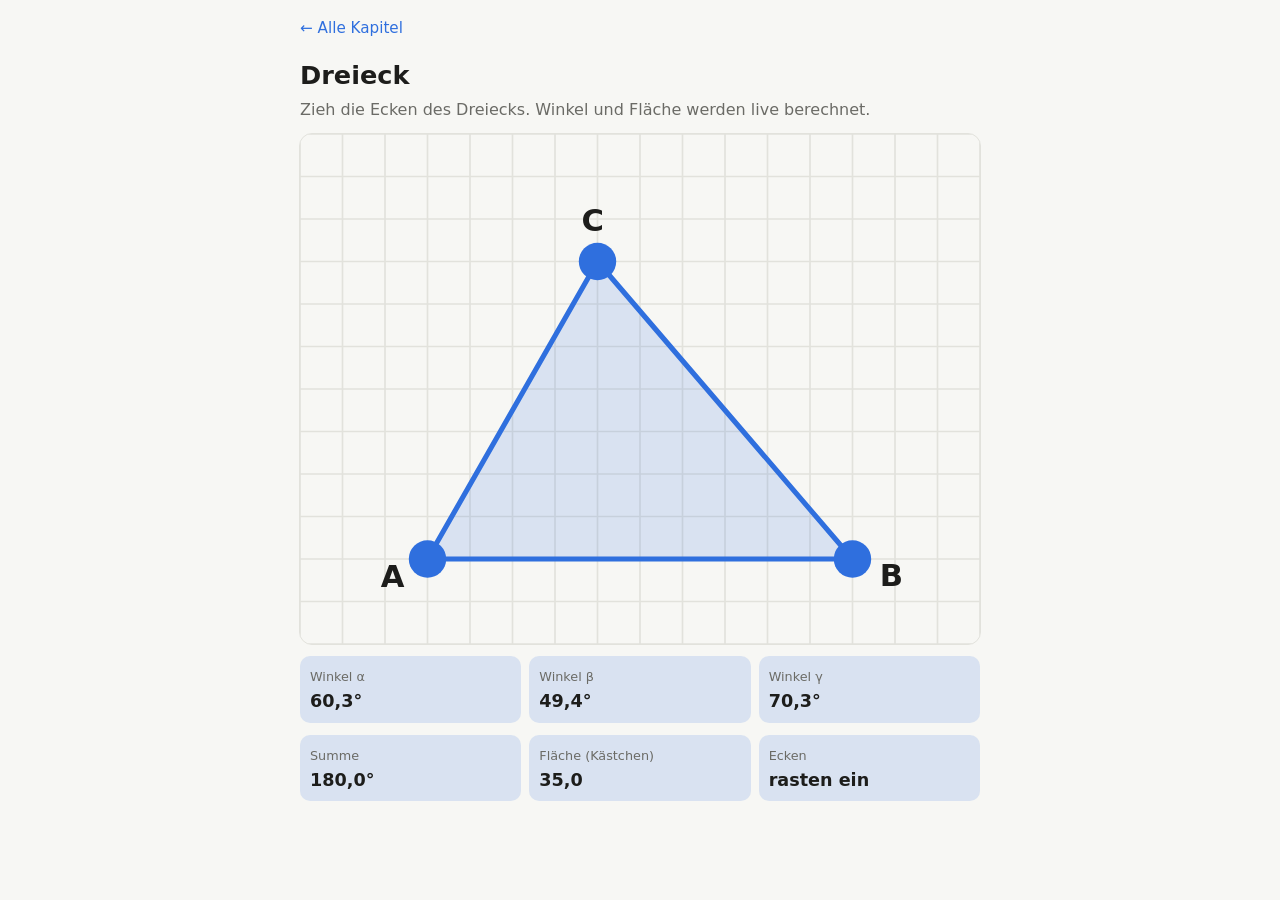
==== dreieck.html @ 01ec550a "Kapitelübersicht und Kapitel Potenzen und Wurzeln Co-Authored-By: Claude Opus 5.5 <noreply@anthropic" ====
<!doctype html>
<html lang="de">
<head>
  <meta charset="utf-8">
  <meta name="viewport" content="width=device-width, initial-scale=1">
  <title>Dreieck – Geo</title>
  <link rel="stylesheet" href="style.css">
  <style>
    .grid line { stroke: var(--grid); stroke-width: 1; }
    .tri { fill: var(--fill); stroke: var(--accent); stroke-width: 3; stroke-linejoin: round; }
    .pt { fill: var(--accent); cursor: grab; }
    .label { fill: var(--fg); font-size: 18px; font-weight: 600; }
  </style>
</head>
<body>
<main>
  <a class="back" href="./">← Alle Kapitel</a>
  <h1>Dreieck</h1>
  <p class="lead">Zieh die Ecken des Dreiecks. Winkel und Fläche werden live berechnet.</p>

  <svg id="board" class="board" viewBox="0 0 400 300" aria-label="Dreieck mit verschiebbaren Ecken">
    <g class="grid" id="grid"></g>
    <polygon class="tri" id="tri"></polygon>
    <g id="labels"></g>
    <g id="points"></g>
  </svg>

  <div class="stats">
    <div class="stat"><span>Winkel α</span><b id="a">–</b></div>
    <div class="stat"><span>Winkel β</span><b id="b">–</b></div>
    <div class="stat"><span>Winkel γ</span><b id="c">–</b></div>
  </div>
  <div class="stats">
    <div class="stat"><span>Summe</span><b id="sum">–</b></div>
    <div class="stat"><span>Fläche (Kästchen)</span><b id="area">–</b></div>
    <div class="stat"><span>Ecken</span><b>rasten ein</b></div>
  </div>

  
</main>

<script>
  const NS = "http://www.w3.org/2000/svg";
  const svg = document.getElementById("board");
  const STEP = 25;
  const pts = [
    { x: 75, y: 250, name: "A" },
    { x: 325, y: 250, name: "B" },
    { x: 175, y: 75, name: "C" },
  ];

  // Raster
  const grid = document.getElementById("grid");
  for (let x = 0; x <= 400; x += STEP) grid.appendChild(line(x, 0, x, 300));
  for (let y = 0; y <= 300; y += STEP) grid.appendChild(line(0, y, 400, y));
  function line(x1, y1, x2, y2) {
    const l = document.createElementNS(NS, "line");
    Object.entries({ x1, y1, x2, y2 }).forEach(([k, v]) => l.setAttribute(k, v));
    return l;
  }

  const tri = document.getElementById("tri");
  const labels = document.getElementById("labels");
  const pointLayer = document.getElementById("points");
  const circles = pts.map((p, i) => {
    const c = document.createElementNS(NS, "circle");
    c.setAttribute("r", 11);
    c.classList.add("pt");
    c.addEventListener("pointerdown", (e) => startDrag(e, i));
    pointLayer.appendChild(c);
    const t = document.createElementNS(NS, "text");
    t.classList.add("label");
    t.textContent = p.name;
    labels.appendChild(t);
    return { c, t };
  });

  let dragging = -1;
  function toSvg(e) {
    const r = svg.getBoundingClientRect();
    return { x: (e.clientX - r.left) * 400 / r.width, y: (e.clientY - r.top) * 300 / r.height };
  }
  function startDrag(e, i) {
    dragging = i;
    svg.setPointerCapture(e.pointerId);
    e.preventDefault();
  }
  svg.addEventListener("pointermove", (e) => {
    if (dragging < 0) return;
    const p = toSvg(e);
    pts[dragging].x = Math.min(400, Math.max(0, Math.round(p.x / STEP) * STEP));
    pts[dragging].y = Math.min(300, Math.max(0, Math.round(p.y / STEP) * STEP));
    draw();
  });
  ["pointerup", "pointercancel"].forEach((ev) => svg.addEventListener(ev, () => (dragging = -1)));

  function angleAt(p, q, r) {
    const v1 = [q.x - p.x, q.y - p.y], v2 = [r.x - p.x, r.y - p.y];
    const d = Math.hypot(...v1) * Math.hypot(...v2);
    if (d === 0) return 0;
    const cos = Math.max(-1, Math.min(1, (v1[0] * v2[0] + v1[1] * v2[1]) / d));
    return Math.acos(cos) * 180 / Math.PI;
  }

  function draw() {
    tri.setAttribute("points", pts.map((p) => `${p.x},${p.y}`).join(" "));
    const cx = (pts[0].x + pts[1].x + pts[2].x) / 3;
    const cy = (pts[0].y + pts[1].y + pts[2].y) / 3;
    pts.forEach((p, i) => {
      circles[i].c.setAttribute("cx", p.x);
      circles[i].c.setAttribute("cy", p.y);
      const dx = p.x - cx, dy = p.y - cy, len = Math.hypot(dx, dy) || 1;
      circles[i].t.setAttribute("x", p.x + dx / len * 24 - 6);
      circles[i].t.setAttribute("y", p.y + dy / len * 24 + 6);
    });
    const [A, B, C] = pts;
    const a = angleAt(A, B, C), b = angleAt(B, C, A), c = angleAt(C, A, B);
    const fmt = (v) => v.toFixed(1).replace(".", ",") + "°";
    document.getElementById("a").textContent = fmt(a);
    document.getElementById("b").textContent = fmt(b);
    document.getElementById("c").textContent = fmt(c);
    document.getElementById("sum").textContent = fmt(a + b + c);
    const area = Math.abs((B.x - A.x) * (C.y - A.y) - (C.x - A.x) * (B.y - A.y)) / 2 / (STEP * STEP);
    document.getElementById("area").textContent = area.toFixed(1).replace(".", ",");
  }
  draw();
</script>
</body>
</html>
---- style.css ----
:root {
  --bg: #f7f7f4;
  --fg: #1d1d1b;
  --muted: #6b6b66;
  --accent: #2f6fde;
  --accent2: #d9772b;
  --ok: #2e8b57;
  --bad: #c0392b;
  --fill: rgba(47, 111, 222, 0.15);
  --fill2: rgba(217, 119, 43, 0.18);
  --card: #ffffff;
  --grid: #e2e2dc;
}
@media (prefers-color-scheme: dark) {
  :root {
    --bg: #161615;
    --fg: #ececea;
    --muted: #9a9a94;
    --accent: #6b9bff;
    --accent2: #f0a060;
    --ok: #5cc98a;
    --bad: #ff7b6b;
    --fill: rgba(107, 155, 255, 0.18);
    --fill2: rgba(240, 160, 96, 0.2);
    --card: #1f1f1d;
    --grid: #2a2a28;
  }
}
* { box-sizing: border-box; }
body {
  margin: 0;
  padding: 16px;
  background: var(--bg);
  color: var(--fg);
  font-family: system-ui, -apple-system, "Segoe UI", sans-serif;
  line-height: 1.5;
}
main { max-width: 680px; margin: 0 auto; }
h1 { font-size: 1.6rem; margin: 0.5rem 0 0.25rem; }
h2 { font-size: 1.2rem; margin: 0 0 0.25rem; }
p { margin: 0 0 0.75rem; }
.muted, .lead { color: var(--muted); }
a { color: var(--accent); }
.back { display: inline-block; margin-bottom: 0.5rem; text-decoration: none; font-size: 0.95rem; }

section.card, a.chapter {
  display: block;
  background: var(--card);
  border: 1px solid var(--grid);
  border-radius: 14px;
  padding: 14px 16px;
  margin: 14px 0;
}
a.chapter { text-decoration: none; color: var(--fg); }
a.chapter:active { transform: scale(0.99); }
a.chapter h2 { color: var(--accent); }
a.chapter .tag { font-size: 0.8rem; color: var(--muted); }

svg.board {
  width: 100%;
  height: auto;
  touch-action: none;
  border-radius: 12px;
  outline: 1px solid var(--grid);
  display: block;
}
.stats { display: grid; grid-template-columns: repeat(3, 1fr); gap: 8px; margin-top: 12px; }
.stat { background: var(--fill); border-radius: 10px; padding: 8px 10px; min-width: 0; }
.stat b { display: block; font-size: 1.1rem; color: var(--fg); overflow-wrap: anywhere; }
.stat span { font-size: 0.8rem; color: var(--muted); }

label.slider { display: block; margin: 10px 0; font-size: 0.95rem; }
label.slider input { width: 100%; height: 32px; accent-color: var(--accent); }
.big {
  font-size: 1.35rem;
  font-weight: 600;
  text-align: center;
  padding: 10px;
  background: var(--fill);
  border-radius: 10px;
  margin: 8px 0;
  overflow-wrap: anywhere;
}
.rule {
  background: var(--fill2);
  border-radius: 10px;
  padding: 8px 12px;
  margin: 8px 0;
}
.chips { display: flex; flex-wrap: wrap; gap: 6px; margin: 8px 0; }
.chips button, button.btn {
  font: inherit;
  border: 1px solid var(--accent);
  color: var(--accent);
  background: transparent;
  border-radius: 999px;
  padding: 6px 12px;
  cursor: pointer;
}
.chips button.on, button.btn.primary { background: var(--accent); color: var(--bg); }
input.answer {
  font: inherit;
  font-size: 1.1rem;
  width: 8em;
  padding: 6px 10px;
  border-radius: 8px;
  border: 1px solid var(--grid);
  background: var(--bg);
  color: var(--fg);
}
.ok { color: var(--ok); font-weight: 600; }
.bad { color: var(--bad); font-weight: 600; }
.f1 { color: var(--accent); font-weight: 700; }
.f2 { color: var(--accent2); font-weight: 700; }
sup { font-size: 0.7em; }
footer { margin-top: 1.5rem; font-size: 0.8rem; color: var(--muted); }
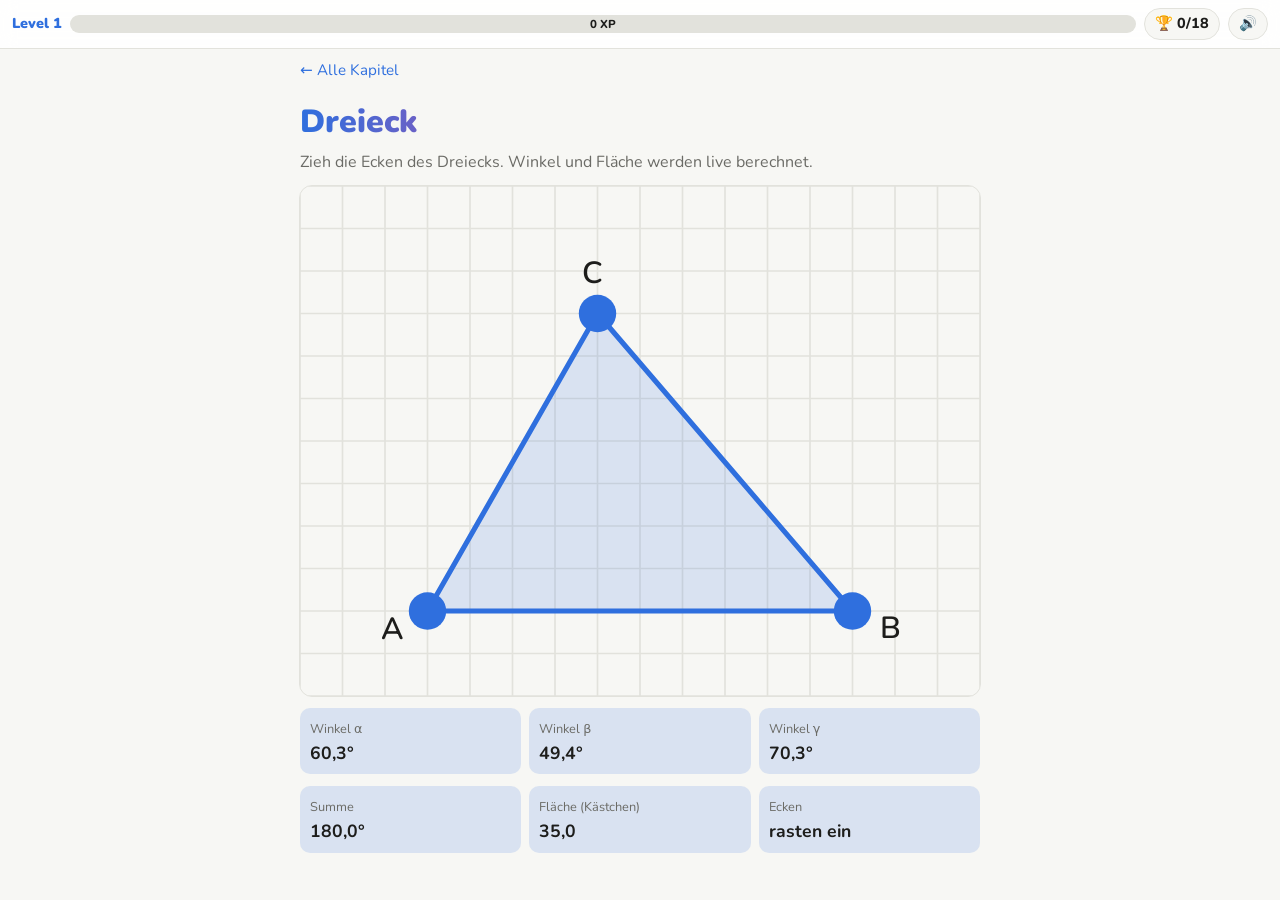
==== commit 7c660182: "Mehr Spielgefühl: Sounds, Konfetti, XP, Erfolge, Serien und Blitzrunde Co-Authored-By: Claude Opus 5" ====
--- a/dreieck.html
+++ b/dreieck.html
@@ -4,7 +4,10 @@
   <meta charset="utf-8">
   <meta name="viewport" content="width=device-width, initial-scale=1">
   <title>Dreieck – Geo</title>
+  <link rel="preconnect" href="https://fonts.googleapis.com">
+  <link rel="stylesheet" href="https://fonts.googleapis.com/css2?family=Nunito:wght@400;700;800;900&display=swap">
   <link rel="stylesheet" href="style.css">
+  <script src="juice.js"></script>
   <style>
     .grid line { stroke: var(--grid); stroke-width: 1; }
     .tri { fill: var(--fill); stroke: var(--accent); stroke-width: 3; stroke-linejoin: round; }
@@ -88,9 +91,12 @@
   svg.addEventListener("pointermove", (e) => {
     if (dragging < 0) return;
     const p = toSvg(e);
-    pts[dragging].x = Math.min(400, Math.max(0, Math.round(p.x / STEP) * STEP));
-    pts[dragging].y = Math.min(300, Math.max(0, Math.round(p.y / STEP) * STEP));
-    draw();
+    const nx = Math.min(400, Math.max(0, Math.round(p.x / STEP) * STEP));
+    const ny = Math.min(300, Math.max(0, Math.round(p.y / STEP) * STEP));
+    if (nx === pts[dragging].x && ny === pts[dragging].y) return;
+    pts[dragging].x = nx; pts[dragging].y = ny;
+    Juice.sfx.tick(ny / 300);
+    draw(true);
   });
   ["pointerup", "pointercancel"].forEach((ev) => svg.addEventListener(ev, () => (dragging = -1)));
 
@@ -102,7 +108,8 @@
     return Math.acos(cos) * 180 / Math.PI;
   }
 
-  function draw() {
+  let wasRight = false;
+  function draw(user) {
     tri.setAttribute("points", pts.map((p) => `${p.x},${p.y}`).join(" "));
     const cx = (pts[0].x + pts[1].x + pts[2].x) / 3;
     const cy = (pts[0].y + pts[1].y + pts[2].y) / 3;
@@ -122,6 +129,11 @@
     document.getElementById("sum").textContent = fmt(a + b + c);
     const area = Math.abs((B.x - A.x) * (C.y - A.y) - (C.x - A.x) * (B.y - A.y)) / 2 / (STEP * STEP);
     document.getElementById("area").textContent = area.toFixed(1).replace(".", ",");
+    if (user) {
+      const right = [a, b, c].some((w) => Math.abs(w - 90) < 0.05);
+      if (right && !wasRight) { Juice.sfx.good(); Juice.bump(document.querySelector(".stats")); Juice.toast("📐", "Rechter Winkel!", "Genau 90°"); Juice.achieve("rechter"); }
+      wasRight = right;
+    }
   }
   draw();
 </script>
--- a/style.css
+++ b/style.css
@@ -114,3 +114,74 @@
 .f2 { color: var(--accent2); font-weight: 700; }
 sup { font-size: 0.7em; }
 footer { margin-top: 1.5rem; font-size: 0.8rem; color: var(--muted); }
+
+/* ---------- Juice: frischer Look ---------- */
+body { font-family: "Nunito", system-ui, -apple-system, "Segoe UI", sans-serif; padding-top: 58px; }
+h1 {
+  font-size: 2rem; font-weight: 900;
+  background: linear-gradient(90deg, var(--accent), #e84393 55%, var(--accent2));
+  -webkit-background-clip: text; background-clip: text; color: transparent;
+}
+h2 { font-weight: 800; }
+section.card, a.chapter { box-shadow: 0 4px 18px rgba(0, 0, 0, 0.06); border-radius: 18px; }
+a.chapter { border-left: 6px solid var(--accent); }
+a.chapter:nth-of-type(2) { border-left-color: var(--accent2); }
+.big { border-radius: 14px; transition: background 0.3s; }
+.chips button, button.btn { font-weight: 700; transition: transform 0.08s; }
+.chips button:active, button.btn:active { transform: scale(0.93); }
+button.btn:disabled { opacity: 0.4; }
+label.slider input { height: 36px; }
+input[type=range] { accent-color: var(--accent); }
+
+/* Karten einblenden */
+.j-hide { opacity: 0; transform: translateY(24px); }
+.j-in { opacity: 1; transform: none; transition: opacity 0.5s, transform 0.5s cubic-bezier(.2,1.4,.4,1); }
+
+/* Animationen */
+@keyframes j-bump { 0% { transform: scale(1); } 35% { transform: scale(1.06); } 100% { transform: scale(1); } }
+@keyframes j-shake { 0%,100% { transform: translateX(0); } 20% { transform: translateX(-9px); } 40% { transform: translateX(8px); } 60% { transform: translateX(-6px); } 80% { transform: translateX(4px); } }
+@keyframes j-glow { 0% { box-shadow: 0 0 0 0 rgba(46,139,87,.7); } 100% { box-shadow: 0 0 0 18px rgba(46,139,87,0); } }
+@keyframes j-float { 0% { opacity: 0; transform: translate(-50%, 0) scale(.6); } 20% { opacity: 1; transform: translate(-50%, -20px) scale(1.15); } 100% { opacity: 0; transform: translate(-50%, -80px) scale(1); } }
+@keyframes j-flame { 0%,100% { transform: scale(1) rotate(-4deg); } 50% { transform: scale(1.15) rotate(4deg); } }
+.j-bump { animation: j-bump 0.25s ease-out; }
+.j-shake { animation: j-shake 0.4s; }
+.j-glow { animation: j-glow 0.7s; }
+.j-float { position: fixed; z-index: 60; pointer-events: none; font-weight: 900; font-size: 1.3rem; color: var(--accent2); animation: j-float 1.2s ease-out forwards; text-shadow: 0 2px 6px rgba(0,0,0,.15); }
+.j-float.xp { color: var(--ok); }
+.confetti { position: fixed; inset: 0; pointer-events: none; z-index: 70; }
+
+/* XP-Leiste */
+.j-bar {
+  position: fixed; top: 0; left: 0; right: 0; z-index: 50;
+  display: flex; align-items: center; gap: 8px; padding: 8px 12px;
+  background: color-mix(in srgb, var(--card) 88%, transparent);
+  backdrop-filter: blur(8px); -webkit-backdrop-filter: blur(8px);
+  border-bottom: 1px solid var(--grid);
+}
+.j-lvl { font-weight: 900; font-size: 0.9rem; white-space: nowrap; color: var(--accent); }
+.j-xpwrap { flex: 1; position: relative; height: 18px; background: var(--grid); border-radius: 999px; overflow: hidden; }
+.j-xpfill { position: absolute; inset: 0 auto 0 0; background: linear-gradient(90deg, var(--accent), #e84393); border-radius: 999px; transition: width 0.5s cubic-bezier(.2,1.4,.4,1); }
+.j-xptext { position: relative; display: block; text-align: center; font-size: 0.72rem; font-weight: 800; line-height: 18px; color: var(--fg); }
+.j-btn { font: inherit; font-weight: 800; font-size: 0.9rem; border: 1px solid var(--grid); background: var(--bg); color: var(--fg); border-radius: 999px; padding: 4px 10px; cursor: pointer; white-space: nowrap; }
+
+/* Pop-ups */
+.j-toasts { position: fixed; left: 50%; bottom: 16px; transform: translateX(-50%); z-index: 65; display: flex; flex-direction: column; gap: 8px; width: min(92vw, 420px); pointer-events: none; }
+.j-toast {
+  display: flex; gap: 10px; align-items: center; padding: 10px 14px; border-radius: 16px;
+  background: var(--card); color: var(--fg); border: 2px solid var(--accent2);
+  box-shadow: 0 8px 30px rgba(0,0,0,.2); animation: j-in-up 0.45s cubic-bezier(.2,1.5,.4,1);
+  transition: opacity .4s, transform .4s;
+}
+.j-toast.out { opacity: 0; transform: translateY(20px); }
+@keyframes j-in-up { from { opacity: 0; transform: translateY(40px) scale(.9); } to { opacity: 1; transform: none; } }
+.j-ticon { font-size: 1.8rem; line-height: 1; }
+.j-overlay { position: fixed; inset: 0; z-index: 80; background: rgba(0,0,0,.45); display: flex; align-items: flex-end; justify-content: center; }
+.j-sheet { background: var(--card); width: min(100%, 520px); max-height: 85vh; overflow: auto; border-radius: 20px 20px 0 0; padding: 18px 16px; animation: j-in-up .35s; }
+.j-ach { display: flex; gap: 10px; align-items: center; padding: 8px; border-radius: 12px; opacity: .45; }
+.j-ach.got { opacity: 1; background: var(--fill2); }
+.j-ach + .j-ach { margin-top: 6px; }
+
+@media (prefers-reduced-motion: reduce) {
+  .j-hide { opacity: 1; transform: none; }
+  .j-bump, .j-shake, .j-glow { animation: none; }
+}
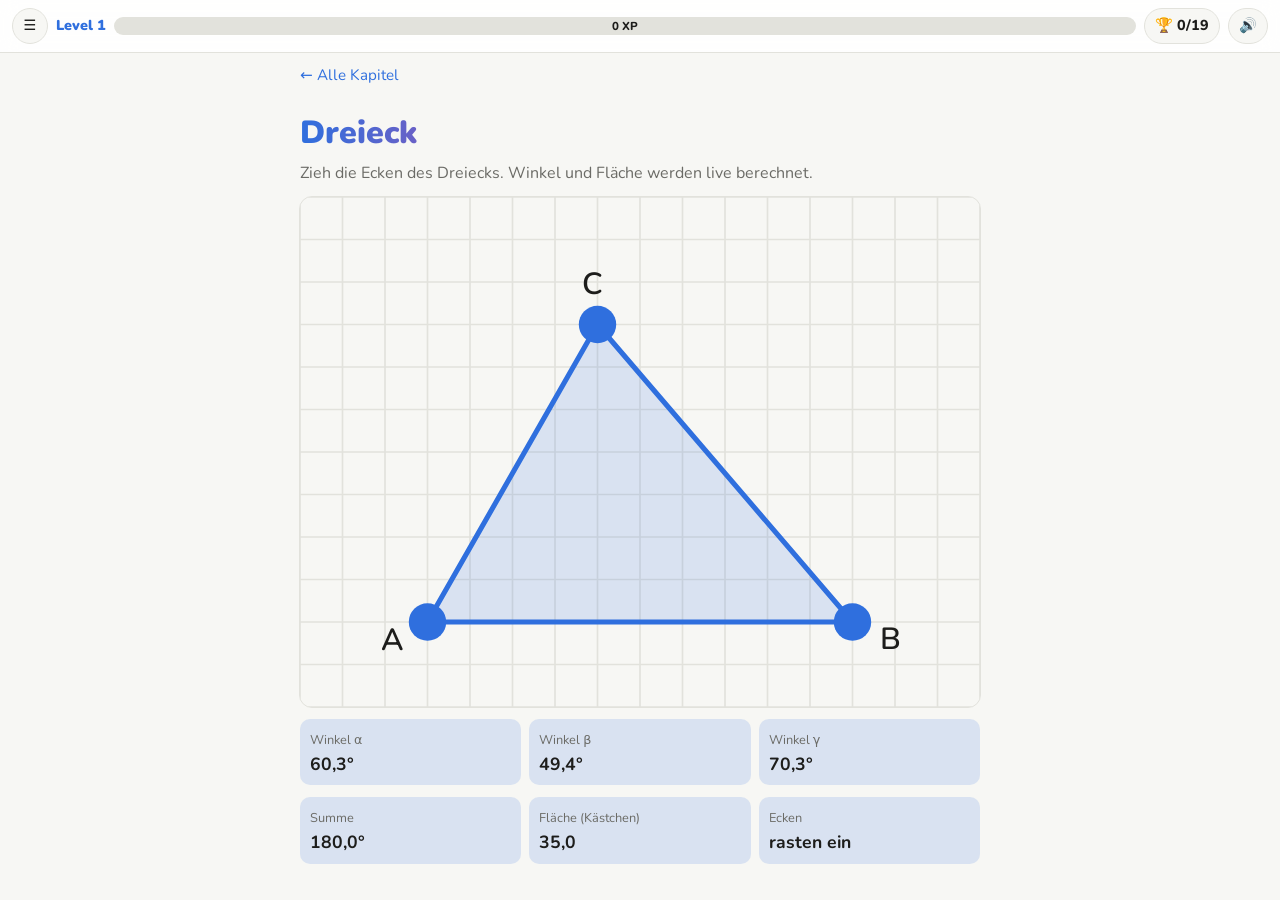
==== commit ef95e7f5: "App-Rahmen, Beamer-Modus, Dunkelmodus, Vorlesen und leisere Töne - Menü (☰) mit Kapiteln, Fortschrit" ====
--- a/dreieck.html
+++ b/dreieck.html
@@ -8,6 +8,7 @@
   <link rel="stylesheet" href="https://fonts.googleapis.com/css2?family=Nunito:wght@400;700;800;900&display=swap">
   <link rel="stylesheet" href="style.css">
   <script src="juice.js"></script>
+  <script src="app.js"></script>
   <style>
     .grid line { stroke: var(--grid); stroke-width: 1; }
     .tri { fill: var(--fill); stroke: var(--accent); stroke-width: 3; stroke-linejoin: round; }
--- a/style.css
+++ b/style.css
@@ -12,7 +12,7 @@
   --grid: #e2e2dc;
 }
 @media (prefers-color-scheme: dark) {
-  :root {
+  :root:not([data-theme="light"]) {
     --bg: #161615;
     --fg: #ececea;
     --muted: #9a9a94;
@@ -26,6 +26,21 @@
     --grid: #2a2a28;
   }
 }
+:root[data-theme="dark"] {
+    --bg: #161615;
+    --fg: #ececea;
+    --muted: #9a9a94;
+    --accent: #6b9bff;
+    --accent2: #f0a060;
+    --ok: #5cc98a;
+    --bad: #ff7b6b;
+    --fill: rgba(107, 155, 255, 0.18);
+    --fill2: rgba(240, 160, 96, 0.2);
+    --card: #1f1f1d;
+    --grid: #2a2a28;
+  }
+:root[data-theme="dark"] { color-scheme: dark; }
+:root[data-theme="light"] { color-scheme: light; }
 * { box-sizing: border-box; }
 body {
   margin: 0;
@@ -185,3 +200,47 @@
   .j-hide { opacity: 1; transform: none; }
   .j-bump, .j-shake, .j-glow { animation: none; }
 }
+
+/* ---------- App-Rahmen ---------- */
+html.bigtext { font-size: 112.5%; }
+/* Barrierefreiheit: gut sichtbarer Fokus, größere Tippflächen */
+:focus-visible { outline: 3px solid var(--accent2); outline-offset: 2px; border-radius: 6px; }
+button.btn, .chips button { min-height: 44px; padding: 8px 14px; }
+.j-btn { min-height: 36px; min-width: 36px; }
+input.answer { min-height: 44px; }
+.back { padding: 6px 0; }
+.readbtn { font: inherit; font-size: .95rem; border: 1px solid var(--grid); background: var(--bg); color: var(--fg); border-radius: 999px; min-width: 36px; min-height: 36px; margin-left: 8px; cursor: pointer; vertical-align: middle; }
+.readbtn.on { background: var(--accent); color: var(--bg); border-color: var(--accent); }
+.pbar { display: block; height: 8px; border-radius: 99px; background: var(--grid); overflow: hidden; margin-top: 4px; }
+.pbar > i { display: block; height: 100%; background: linear-gradient(90deg, var(--accent), var(--ok)); border-radius: 99px; }
+.chprog { margin-top: 8px; }
+.chprog small { color: var(--muted); font-size: .8rem; }
+a.chapter.resume { border-left-color: var(--ok); background: color-mix(in srgb, var(--ok) 10%, var(--card)); }
+a.chapter.resume h2 { color: var(--ok); }
+a.chapter.resume p { margin: 0; }
+.app-menu .j-sheet { max-height: 92vh; }
+.m-head { display: flex; align-items: center; justify-content: space-between; }
+.m-head h2 { margin: 0; }
+.m-head .btn { min-width: 44px; }
+.m-body h3 { margin: 16px 0 6px; font-size: .8rem; text-transform: uppercase; letter-spacing: .05em; color: var(--muted); }
+.m-body label { display: block; font-weight: 700; margin: 10px 0 4px; }
+.m-body label small { display: block; font-weight: 400; color: var(--muted); }
+.m-resume { display: block; margin-top: 12px; padding: 12px 14px; border-radius: 14px; background: var(--ok); color: #fff; text-decoration: none; font-weight: 800; }
+.m-resume small { display: block; font-weight: 600; opacity: .9; }
+.m-ch { display: flex; gap: 10px; align-items: center; padding: 10px; border-radius: 12px; text-decoration: none; color: var(--fg); min-height: 48px; }
+.m-ch + .m-ch { margin-top: 2px; }
+.m-ch.cur { background: var(--fill); }
+.m-ch > span { font-size: 1.4rem; }
+.m-ch b { flex: 1; }
+.m-ch small { display: block; font-weight: 400; color: var(--muted); font-size: .8rem; }
+.seg { display: flex; border: 1px solid var(--accent); border-radius: 12px; overflow: hidden; }
+.seg button { flex: 1; font: inherit; font-weight: 700; min-height: 44px; border: 0; background: transparent; color: var(--accent); cursor: pointer; }
+.seg button + button { border-left: 1px solid var(--accent); }
+.seg button.on { background: var(--accent); color: var(--bg); }
+
+/* Beamer-Modus: breiter und größer */
+html.beamer { font-size: 125%; }
+html.beamer.bigtext { font-size: 140%; }
+html.beamer main { max-width: 1100px; }
+html.beamer svg.board { max-height: 60vh; }
+html.hide-q .task, html.hide-q .row, html.hide-q .yn, html.hide-q #f5, html.hide-q #check-box .row, html.hide-q #cf { display: none !important; }
